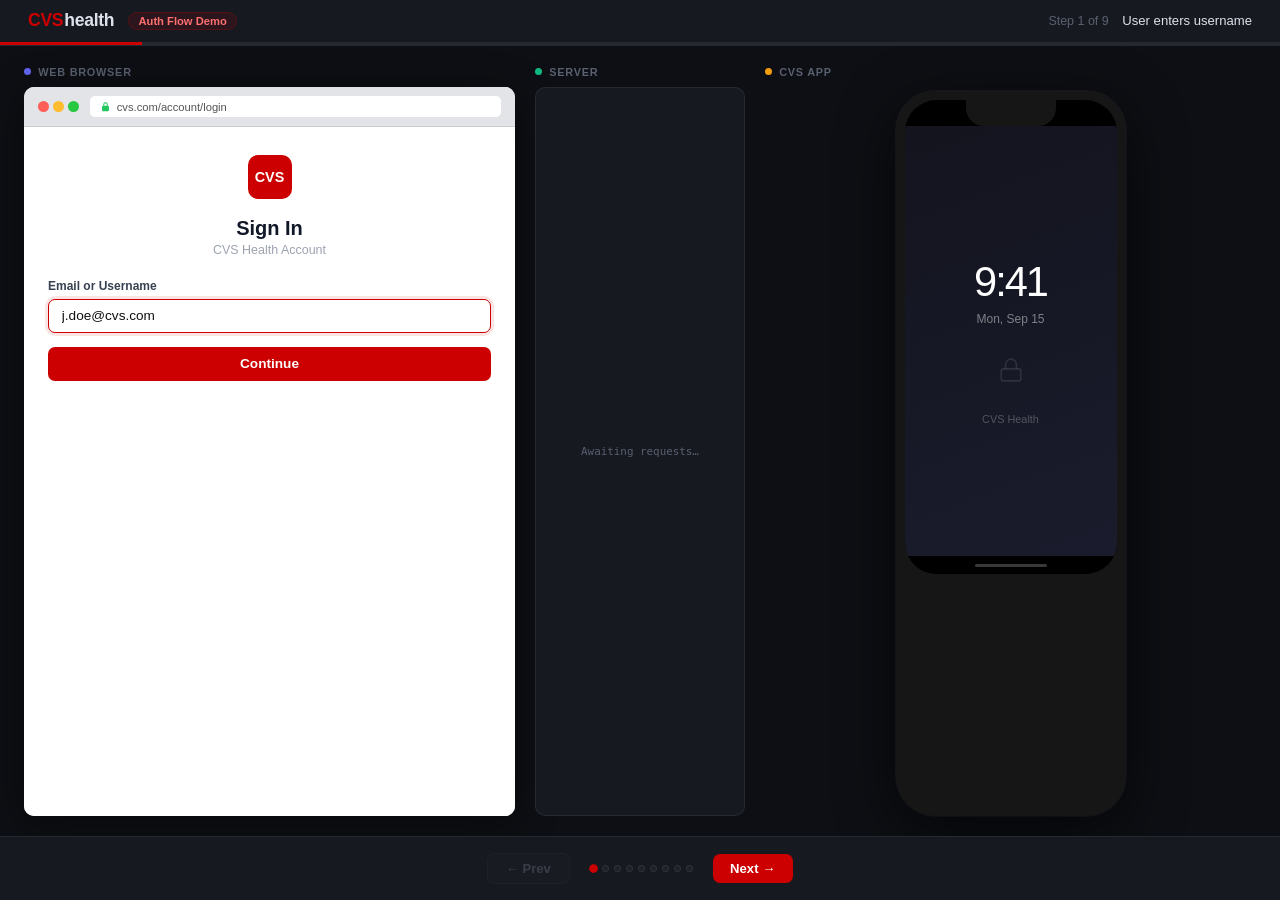
==== index.html @ c51fc051 "CVS native app web auth flow demo" ====
<!DOCTYPE html>
<html lang="en">
<head>
  <meta charset="UTF-8" />
  <meta name="viewport" content="width=device-width, initial-scale=1.0" />
  <title>CVS Health — Native App Web Auth Demo</title>
  <link rel="stylesheet" href="style.css" />
</head>
<body>

  <header>
    <div class="header-inner">
      <div class="brand">
        <div class="cvs-logo"><span class="cvs-r">CVS</span><span class="cvs-h">health</span></div>
        <span class="demo-badge">Auth Flow Demo</span>
      </div>
      <div class="step-meta">
        <span class="step-counter" id="stepCounter">Step 1 of 9</span>
        <span class="step-title" id="stepTitle">User enters username</span>
      </div>
    </div>
    <div class="progress-track"><div class="progress-fill" id="progressFill"></div></div>
  </header>

  <main>
    <div class="stage">

      <div class="col">
        <div class="col-label"><span class="dot web"></span>Web Browser</div>
        <div class="browser">
          <div class="browser-chrome">
            <div class="traffic"><span class="tl r"></span><span class="tl y"></span><span class="tl g"></span></div>
            <div class="url-bar">
              <svg class="lock" viewBox="0 0 16 16"><rect x="3" y="7" width="10" height="8" rx="1.5" fill="#22c55e"/><path d="M5.5 7V5a2.5 2.5 0 015 0v2" stroke="#22c55e" stroke-width="1.5" fill="none"/></svg>
              cvs.com/account/login
            </div>
          </div>
          <div class="browser-viewport" id="webScreen"></div>
        </div>
      </div>

      <div class="col server-col">
        <div class="col-label"><span class="dot srv"></span>Server</div>
        <div class="server-log" id="serverLog">
          <p class="srv-idle">Awaiting requests…</p>
        </div>
      </div>

      <div class="col">
        <div class="col-label"><span class="dot app"></span>CVS App</div>
        <div class="phone-wrap">
          <div class="phone">
            <div class="phone-inner">
              <div class="notch"></div>
              <div class="phone-screen" id="appScreen"></div>
              <div class="home-bar"></div>
            </div>
          </div>
        </div>
      </div>

    </div>
  </main>

  <footer>
    <div class="controls">
      <button class="ctrl secondary" id="btnPrev" onclick="prevStep()">&#8592; Prev</button>
      <div class="dots" id="dots"></div>
      <button class="ctrl primary" id="btnNext" onclick="nextStep()">Next &#8594;</button>
    </div>
  </footer>

  <script src="app.js"></script>
</body>
</html>
---- style.css ----
*, *::before, *::after { box-sizing: border-box; margin: 0; padding: 0; }

:root {
  --red: #CC0000;
  --red-dk: #990000;
  --bg: #0d0f14;
  --sur: #161920;
  --sur2: #1e2129;
  --border: rgba(255,255,255,0.07);
  --muted: #5a6070;
  --txt: #dde1ea;
  --web-c: #6366f1;
  --srv-c: #10b981;
  --app-c: #f59e0b;
  --r: 10px;
}

html, body { height: 100%; font-family: -apple-system, BlinkMacSystemFont, 'Segoe UI', sans-serif; background: var(--bg); color: var(--txt); overflow: hidden; }

/* ── HEADER ── */
header { background: var(--sur); border-bottom: 1px solid var(--border); flex-shrink: 0; }
.header-inner { max-width: 1280px; margin: 0 auto; padding: .65rem 1.75rem; display: flex; align-items: center; justify-content: space-between; }
.brand { display: flex; align-items: center; gap: .85rem; }
.cvs-logo { font-size: 1.1rem; font-weight: 900; letter-spacing: -.3px; }
.cvs-r { color: var(--red); }
.cvs-h { color: var(--txt); margin-left: 1px; }
.demo-badge { background: rgba(204,0,0,.12); color: #ff7070; border: 1px solid rgba(204,0,0,.25); padding: .15rem .6rem; border-radius: 20px; font-size: .7rem; font-weight: 600; }
.step-meta { display: flex; align-items: center; gap: .85rem; }
.step-counter { color: var(--muted); font-size: .78rem; }
.step-title { color: var(--txt); font-size: .82rem; font-weight: 500; }
.progress-track { height: 3px; background: var(--border); }
.progress-fill { height: 100%; background: var(--red); transition: width .4s ease; width: 11.11%; }

/* ── LAYOUT ── */
body { display: flex; flex-direction: column; }
main { flex: 1; overflow: hidden; padding: 1.25rem 1.5rem; }
.stage { height: 100%; max-width: 1280px; margin: 0 auto; display: grid; grid-template-columns: 1fr 210px 1fr; gap: 1.25rem; }
.col { display: flex; flex-direction: column; gap: .6rem; min-height: 0; }
.col-label { display: flex; align-items: center; gap: .45rem; font-size: .68rem; font-weight: 700; text-transform: uppercase; letter-spacing: .07em; color: var(--muted); }
.dot { width: 7px; height: 7px; border-radius: 50%; }
.dot.web { background: var(--web-c); }
.dot.srv { background: var(--srv-c); }
.dot.app { background: var(--app-c); }

/* ── BROWSER ── */
.browser { flex: 1; background: #f4f5f7; border-radius: var(--r); overflow: hidden; box-shadow: 0 8px 40px rgba(0,0,0,.45); display: flex; flex-direction: column; }
.browser-chrome { background: #e2e4e8; padding: .55rem .9rem; display: flex; align-items: center; gap: .65rem; border-bottom: 1px solid #ccc; flex-shrink: 0; }
.traffic { display: flex; gap: 4px; }
.tl { width: 11px; height: 11px; border-radius: 50%; }
.tl.r { background: #ff5f57; }
.tl.y { background: #febc2e; }
.tl.g { background: #28c840; }
.url-bar { flex: 1; background: #fff; border-radius: 5px; padding: .28rem .65rem; font-size: .7rem; color: #555; display: flex; align-items: center; gap: .35rem; }
.lock { width: 11px; height: 11px; flex-shrink: 0; }
.browser-viewport { flex: 1; background: #fff; overflow: hidden; }

/* ── SERVER ── */
.server-col { min-height: 0; }
.server-log { flex: 1; background: var(--sur); border: 1px solid var(--border); border-radius: var(--r); padding: .85rem; font-family: 'Consolas', 'Menlo', monospace; font-size: .68rem; overflow-y: auto; display: flex; flex-direction: column; gap: .45rem; min-height: 0; }
.srv-idle { color: var(--muted); text-align: center; margin: auto; }
.log-e { padding: .35rem .55rem; border-radius: 5px; line-height: 1.55; word-break: break-all; white-space: pre-wrap; animation: logIn .25s ease-out; }
.log-e.req { background: rgba(99,102,241,.1); border-left: 2px solid var(--web-c); color: #a5b4fc; }
.log-e.res { background: rgba(16,185,129,.1); border-left: 2px solid var(--srv-c); color: #6ee7b7; }
.log-e.evt { background: rgba(245,158,11,.1); border-left: 2px solid var(--app-c); color: #fcd34d; }
@keyframes logIn { from { opacity:0; transform:translateX(-6px); } to { opacity:1; transform:none; } }

/* ── PHONE ── */
.phone-wrap { flex: 1; display: flex; justify-content: center; padding-top: .25rem; }
.phone { width: 230px; background: #161616; border-radius: 40px; padding: 9px; box-shadow: 0 16px 56px rgba(0,0,0,.65), 0 0 0 1px rgba(255,255,255,.06); }
.phone-inner { background: #000; border-radius: 32px; overflow: hidden; display: flex; flex-direction: column; }
.notch { width: 90px; height: 26px; background: #161616; border-radius: 0 0 18px 18px; margin: 0 auto; position: relative; z-index: 2; }
.phone-screen { flex: 1; background: #fff; overflow: hidden; min-height: 430px; }
.home-bar { height: 18px; background: #000; display: flex; align-items: center; justify-content: center; }
.home-bar::after { content: ''; width: 72px; height: 3px; background: rgba(255,255,255,.22); border-radius: 2px; }

/* ── FOOTER ── */
footer { flex-shrink: 0; height: 64px; display: flex; align-items: center; justify-content: center; border-top: 1px solid var(--border); background: var(--sur); }
.controls { display: flex; align-items: center; gap: 1.25rem; }
.ctrl { padding: .45rem 1.1rem; border-radius: 7px; border: none; font-size: .82rem; font-weight: 600; cursor: pointer; transition: background .15s, opacity .15s; }
.ctrl.primary { background: var(--red); color: #fff; }
.ctrl.primary:hover { background: var(--red-dk); }
.ctrl.secondary { background: var(--sur2); color: #8a8fa0; border: 1px solid var(--border); }
.ctrl.secondary:hover { color: var(--txt); }
.ctrl:disabled { opacity: .3; cursor: not-allowed; }
.dots { display: flex; gap: 5px; }
.dot-step { width: 7px; height: 7px; border-radius: 50%; background: var(--sur2); border: 1px solid var(--border); transition: all .2s; }
.dot-step.active { background: var(--red); border-color: var(--red); transform: scale(1.25); }
.dot-step.done { background: rgba(204,0,0,.3); border-color: rgba(204,0,0,.4); }

/* ══════════════════════════════
   WEB SCREENS
══════════════════════════════ */
.ws { padding: 1.75rem 1.5rem; display: flex; flex-direction: column; align-items: center; min-height: 430px; }
.ws-mark { width: 44px; height: 44px; background: var(--red); border-radius: 10px; display: flex; align-items: center; justify-content: center; color: #fff; font-weight: 900; font-size: .9rem; margin-bottom: 1.1rem; }
.ws h2 { font-size: 1.25rem; font-weight: 700; color: #111827; }
.ws .sub { font-size: .78rem; color: #9ca3af; margin-top: .2rem; margin-bottom: 1.4rem; text-align: center; }
.ws-field { width: 100%; margin-bottom: .85rem; }
.ws-field label { display: block; font-size: .75rem; font-weight: 600; color: #374151; margin-bottom: .35rem; }
.ws-input { width: 100%; padding: .55rem .8rem; border: 1.5px solid #d1d5db; border-radius: 7px; font-size: .85rem; color: #111; background: #fff; outline: none; }
.ws-input.focused { border-color: var(--red); box-shadow: 0 0 0 3px rgba(204,0,0,.1); }
.ws-btn { width: 100%; padding: .6rem; border-radius: 7px; border: none; font-size: .85rem; font-weight: 600; cursor: pointer; }
.ws-btn.primary { background: var(--red); color: #fff; }
.ws-btn.ghost { background: transparent; border: 1.5px solid var(--red); color: var(--red); margin-top: .6rem; }
.ws-divider { display: flex; align-items: center; gap: .6rem; width: 100%; margin: .85rem 0; color: #d1d5db; font-size: .75rem; }
.ws-divider::before, .ws-divider::after { content: ''; flex: 1; height: 1px; background: #e5e7eb; }

/* Login options */
.opt-card { width: 100%; border: 1.5px solid #e5e7eb; border-radius: 9px; padding: .75rem .9rem; display: flex; align-items: center; gap: .7rem; margin-bottom: .6rem; cursor: pointer; }
.opt-card.selected { border-color: var(--red); background: #fff8f8; }
.opt-icon { width: 34px; height: 34px; border-radius: 7px; display: flex; align-items: center; justify-content: center; font-size: 1rem; flex-shrink: 0; }
.opt-icon.gray { background: #f3f4f6; }
.opt-icon.red { background: var(--red); color: #fff; font-weight: 900; font-size: .75rem; }
.opt-label { font-size: .8rem; font-weight: 600; color: #111827; }
.opt-sub { font-size: .7rem; color: #9ca3af; margin-top: .05rem; }
.opt-new { background: var(--red); color: #fff; font-size: .6rem; padding: 1px 5px; border-radius: 3px; margin-left: 5px; vertical-align: middle; }
.opt-arrow { margin-left: auto; color: #9ca3af; font-size: .9rem; }

/* QR */
.ws-qr-wrap { display: flex; flex-direction: column; align-items: center; gap: .65rem; width: 100%; }
.qr-canvas { border: 1px solid #e5e7eb; border-radius: 7px; padding: 7px; background: #fff; }
.qr-tag { display: flex; align-items: center; gap: .4rem; font-size: .7rem; color: #9ca3af; }
.pulse { width: 7px; height: 7px; border-radius: 50%; background: var(--red); animation: pulse 1.5s ease-in-out infinite; }
@keyframes pulse { 0%,100%{opacity:1;transform:scale(1)} 50%{opacity:.35;transform:scale(.75)} }
.qr-waiting-pill { display: flex; align-items: center; gap: .45rem; padding: .4rem .9rem; background: #f9fafb; border: 1px solid #e5e7eb; border-radius: 20px; font-size: .72rem; color: #9ca3af; }
.dot3 span { display: inline-block; width: 4px; height: 4px; background: #aaa; border-radius: 50%; margin: 0 1.5px; animation: bounce3 1.2s ease-in-out infinite; }
.dot3 span:nth-child(2) { animation-delay: .18s; }
.dot3 span:nth-child(3) { animation-delay: .36s; }
@keyframes bounce3 { 0%,100%{transform:translateY(0);opacity:.4} 50%{transform:translateY(-4px);opacity:1} }
.qr-url { font-size: .65rem; color: #c0c4cc; font-family: monospace; margin-top: .25rem; text-align: center; }

/* Spinner */
.spin { width: 34px; height: 34px; border: 3px solid #f0f0f0; border-top-color: var(--red); border-radius: 50%; animation: spin .8s linear infinite; }
@keyframes spin { to { transform: rotate(360deg); } }

/* Token receiving */
.token-box { background: #f0fdf4; border: 1px solid #bbf7d0; border-radius: 7px; padding: .55rem .85rem; width: 100%; font-family: monospace; font-size: .68rem; color: #166534; word-break: break-all; margin-top: 1rem; }

/* Authenticated */
.check-circle { width: 52px; height: 52px; background: #ecfdf5; border-radius: 50%; display: flex; align-items: center; justify-content: center; margin-bottom: 1.1rem; animation: popIn .4s cubic-bezier(.175,.885,.32,1.275); }
.check-circle svg { width: 26px; height: 26px; color: #10b981; }
@keyframes popIn { from{transform:scale(0)} to{transform:scale(1)} }
.user-card { width: 100%; background: #f9fafb; border: 1px solid #e5e7eb; border-radius: 9px; padding: .75rem .9rem; display: flex; align-items: center; gap: .65rem; margin-top: .85rem; }
.avatar { width: 34px; height: 34px; background: var(--red); border-radius: 50%; display: flex; align-items: center; justify-content: center; color: #fff; font-weight: 700; font-size: .78rem; flex-shrink: 0; }
.u-name { font-size: .82rem; font-weight: 600; color: #111827; }
.u-sub { font-size: .68rem; color: #9ca3af; }
.auth-method { background: #f0fdf4; border: 1px solid #bbf7d0; border-radius: 7px; padding: .5rem .9rem; width: 100%; font-size: .7rem; color: #166534; text-align: center; margin-top: .65rem; }

/* ══════════════════════════════
   APP SCREENS
══════════════════════════════ */
.as { display: flex; flex-direction: column; min-height: 430px; }

/* Idle */
.as-idle { flex: 1; background: linear-gradient(160deg, #13141e 0%, #1a1c2d 100%); display: flex; flex-direction: column; align-items: center; justify-content: center; color: #fff; gap: .4rem; text-align: center; padding: 1.5rem; }
.as-time { font-size: 2.6rem; font-weight: 200; letter-spacing: -2px; }
.as-date { font-size: .75rem; opacity: .45; margin-bottom: 1.5rem; }
.as-lock svg { width: 26px; height: 26px; opacity: .3; }
.as-app-name { font-size: .68rem; opacity: .25; margin-top: 1.25rem; }

/* Deep link */
.as-deeplink { flex: 1; background: linear-gradient(160deg, #13141e 0%, #1a1c2d 100%); display: flex; flex-direction: column; align-items: center; justify-content: center; color: #fff; gap: .85rem; text-align: center; padding: 1.5rem; }
.app-icon { width: 60px; height: 60px; background: var(--red); border-radius: 14px; display: flex; align-items: center; justify-content: center; font-weight: 900; font-size: 1.05rem; color: #fff; animation: slideDown .45s ease-out; }
@keyframes slideDown { from{transform:translateY(-24px);opacity:0} to{transform:none;opacity:1} }
.as-deeplink h3 { font-size: .9rem; font-weight: 600; }
.as-deeplink p { font-size: .72rem; opacity: .5; }
.dl-token { font-family: monospace; font-size: .62rem; opacity: .35; margin-top: .15rem; }

/* Confirm */
.as-confirm { flex: 1; background: #f3f4f6; display: flex; flex-direction: column; }
.app-topbar { background: var(--red); padding: .65rem .9rem; display: flex; align-items: center; gap: .45rem; flex-shrink: 0; }
.app-topbar-logo { color: #fff; font-weight: 900; font-size: .88rem; }
.app-topbar-sub { color: rgba(255,255,255,.7); font-size: .78rem; }
.confirm-body { flex: 1; padding: 1.1rem .9rem .5rem; display: flex; flex-direction: column; align-items: center; text-align: center; gap: .6rem; }
.web-icon { width: 44px; height: 44px; background: #e0e7ff; border-radius: 10px; display: flex; align-items: center; justify-content: center; font-size: 1.3rem; }
.confirm-body h3 { font-size: .88rem; font-weight: 700; color: #111827; }
.confirm-body p { font-size: .72rem; color: #6b7280; line-height: 1.5; }
.site-badge { background: #fff; border: 1px solid #e5e7eb; border-radius: 7px; padding: .45rem .8rem; width: 100%; display: flex; align-items: center; gap: .4rem; font-size: .75rem; }
.site-badge .lock-green { color: #22c55e; font-size: .85rem; }
.site-url { font-weight: 600; color: #111827; }
.site-ok { margin-left: auto; font-size: .65rem; color: #22c55e; }
.conf-note { font-size: .65rem; color: #9ca3af; }
.app-actions { padding: .75rem .9rem .85rem; display: flex; flex-direction: column; gap: .45rem; }
.app-btn { width: 100%; padding: .58rem; border-radius: 7px; border: none; font-size: .8rem; font-weight: 600; cursor: pointer; }
.app-btn.primary { background: var(--red); color: #fff; }
.app-btn.ghost { background: #fff; border: 1.5px solid #d1d5db; color: #6b7280; }

/* Passkey */
.as-passkey { flex: 1; background: #13141e; display: flex; flex-direction: column; align-items: center; justify-content: center; color: #fff; gap: 1.1rem; text-align: center; padding: 1.5rem; }
.faceid { width: 76px; height: 76px; border-radius: 50%; border: 2px solid rgba(255,255,255,.1); display: flex; align-items: center; justify-content: center; position: relative; }
.faceid::before { content:''; position:absolute; inset:-5px; border-radius:50%; border:2.5px solid transparent; border-top-color:var(--red); animation:spin 1.1s linear infinite; }
.faceid svg { width: 36px; height: 36px; opacity: .8; }
.as-passkey h3 { font-size: .92rem; font-weight: 600; }
.as-passkey .pk-sub { font-size: .72rem; opacity: .45; }
.hypr-tag { font-size: .62rem; opacity: .25; font-family: monospace; margin-top: .35rem; }

/* App success */
.as-success { flex: 1; background: linear-gradient(160deg, #052e16 0%, #064e3b 100%); display: flex; flex-direction: column; align-items: center; justify-content: center; color: #fff; gap: .85rem; text-align: center; padding: 1.5rem; }
.success-ring { width: 60px; height: 60px; background: rgba(255,255,255,.12); border-radius: 50%; display: flex; align-items: center; justify-content: center; animation: popIn .4s cubic-bezier(.175,.885,.32,1.275); }
.success-ring svg { width: 30px; height: 30px; }
.as-success h3 { font-size: .92rem; font-weight: 700; }
.as-success p { font-size: .72rem; opacity: .6; }
.token-returned { background: rgba(255,255,255,.08); border-radius: 7px; padding: .45rem .85rem; font-size: .65rem; font-family: monospace; margin-top: .35rem; opacity: .7; }
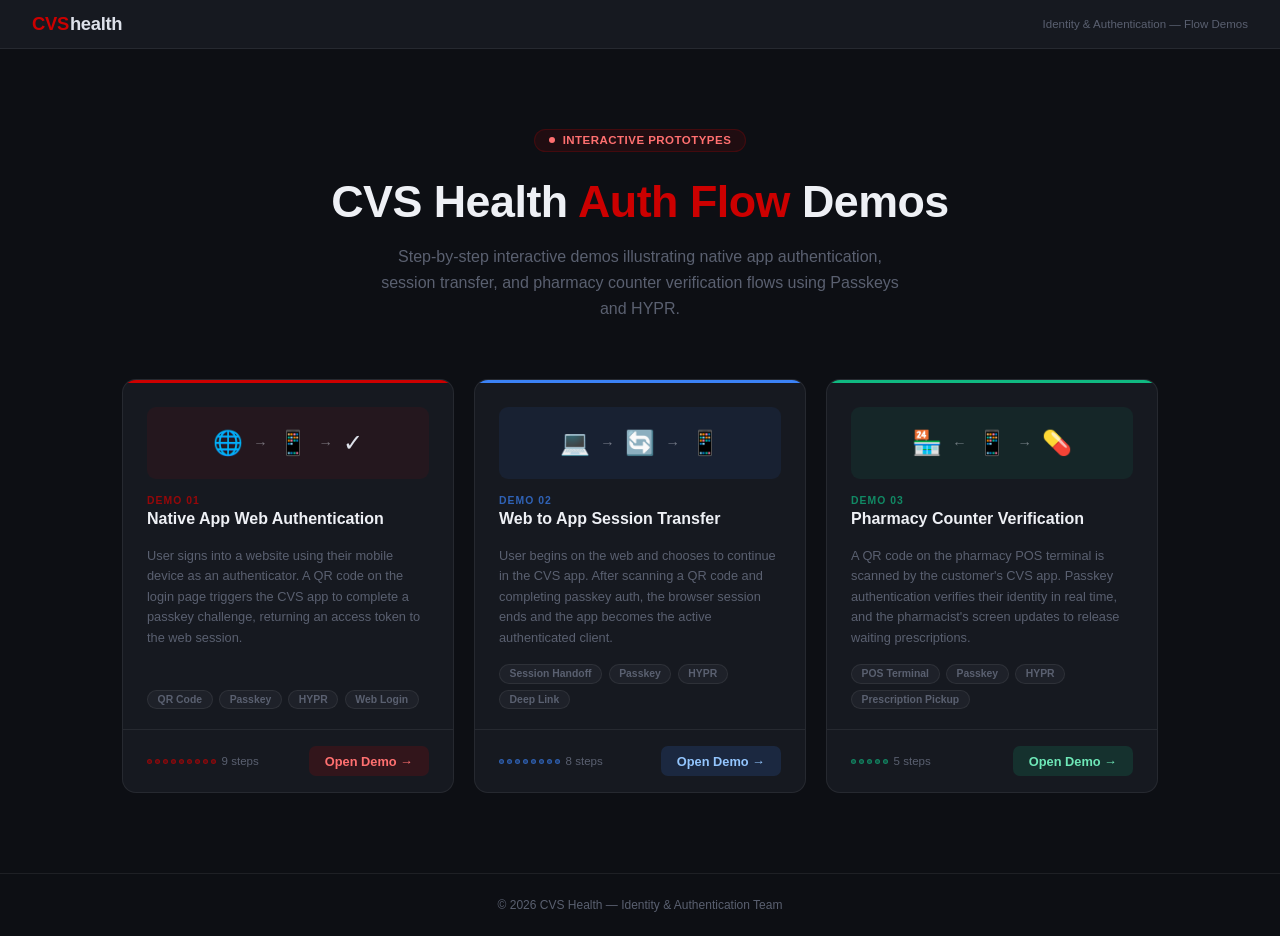
==== commit 54590bc8: "Add landing page linking all three demos" ====
--- a/index.html
+++ b/index.html
@@ -3,73 +3,404 @@
 <head>
   <meta charset="UTF-8" />
   <meta name="viewport" content="width=device-width, initial-scale=1.0" />
-  <title>CVS Health — Native App Web Auth Demo</title>
-  <link rel="stylesheet" href="style.css" />
+  <title>CVS Health — Auth Flow Demos</title>
+  <style>
+    *, *::before, *::after { box-sizing: border-box; margin: 0; padding: 0; }
+
+    :root {
+      --red: #CC0000;
+      --red-dk: #990000;
+      --bg: #0d0f14;
+      --sur: #161920;
+      --sur2: #1e2129;
+      --border: rgba(255,255,255,0.07);
+      --txt: #dde1ea;
+      --muted: #5a6070;
+      --c1: #CC0000;
+      --c2: #3b82f6;
+      --c3: #10b981;
+    }
+
+    html, body {
+      min-height: 100%;
+      font-family: -apple-system, BlinkMacSystemFont, 'Segoe UI', sans-serif;
+      background: var(--bg);
+      color: var(--txt);
+    }
+
+    /* ── HEADER ── */
+    header {
+      background: var(--sur);
+      border-bottom: 1px solid var(--border);
+      padding: .8rem 2rem;
+      display: flex;
+      align-items: center;
+      justify-content: space-between;
+    }
+
+    .cvs-logo { font-size: 1.15rem; font-weight: 900; letter-spacing: -.3px; }
+    .cvs-r { color: var(--red); }
+    .cvs-h { color: var(--txt); margin-left: 1px; }
+    .header-tag { font-size: .72rem; color: var(--muted); }
+
+    /* ── HERO ── */
+    .hero {
+      max-width: 760px;
+      margin: 5rem auto 3.5rem;
+      padding: 0 2rem;
+      text-align: center;
+    }
+
+    .hero-eyebrow {
+      display: inline-flex;
+      align-items: center;
+      gap: .5rem;
+      background: rgba(204,0,0,.1);
+      border: 1px solid rgba(204,0,0,.2);
+      color: #ff7070;
+      font-size: .72rem;
+      font-weight: 600;
+      padding: .3rem .85rem;
+      border-radius: 20px;
+      margin-bottom: 1.5rem;
+      letter-spacing: .04em;
+      text-transform: uppercase;
+    }
+
+    .hero-eyebrow::before {
+      content: '';
+      width: 6px;
+      height: 6px;
+      border-radius: 50%;
+      background: #ff7070;
+      animation: pulse 1.8s ease-in-out infinite;
+    }
+
+    @keyframes pulse {
+      0%,100% { opacity:1; transform:scale(1); }
+      50%      { opacity:.3; transform:scale(.7); }
+    }
+
+    .hero h1 {
+      font-size: clamp(2rem, 5vw, 2.8rem);
+      font-weight: 800;
+      line-height: 1.15;
+      letter-spacing: -.5px;
+      color: #eef0f5;
+      margin-bottom: 1rem;
+    }
+
+    .hero h1 span { color: var(--red); }
+
+    .hero p {
+      font-size: 1rem;
+      color: var(--muted);
+      line-height: 1.65;
+      max-width: 520px;
+      margin: 0 auto;
+    }
+
+    /* ── GRID ── */
+    .grid {
+      max-width: 1100px;
+      margin: 0 auto 5rem;
+      padding: 0 2rem;
+      display: grid;
+      grid-template-columns: repeat(3, 1fr);
+      gap: 1.25rem;
+    }
+
+    /* ── CARD ── */
+    .card {
+      background: var(--sur);
+      border: 1px solid var(--border);
+      border-radius: 14px;
+      overflow: hidden;
+      display: flex;
+      flex-direction: column;
+      transition: transform .2s, box-shadow .2s, border-color .2s;
+    }
+
+    .card:hover {
+      transform: translateY(-4px);
+      box-shadow: 0 16px 48px rgba(0,0,0,.4);
+    }
+
+    .card-1:hover { border-color: rgba(204,0,0,.35); }
+    .card-2:hover { border-color: rgba(59,130,246,.35); }
+    .card-3:hover { border-color: rgba(16,185,129,.35); }
+
+    .card-accent {
+      height: 3px;
+      flex-shrink: 0;
+    }
+    .card-1 .card-accent { background: var(--c1); }
+    .card-2 .card-accent { background: var(--c2); }
+    .card-3 .card-accent { background: var(--c3); }
+
+    .card-body {
+      padding: 1.5rem 1.5rem 1.25rem;
+      flex: 1;
+      display: flex;
+      flex-direction: column;
+      gap: 1rem;
+    }
+
+    /* visual preview strip */
+    .card-visual {
+      height: 72px;
+      border-radius: 9px;
+      display: flex;
+      align-items: center;
+      justify-content: center;
+      gap: .65rem;
+      font-size: 1.5rem;
+      flex-shrink: 0;
+    }
+    .card-1 .card-visual { background: rgba(204,0,0,.08); }
+    .card-2 .card-visual { background: rgba(59,130,246,.08); }
+    .card-3 .card-visual { background: rgba(16,185,129,.08); }
+
+    .flow-arrow {
+      font-size: .9rem;
+      opacity: .45;
+    }
+
+    /* number + title */
+    .card-num {
+      font-size: .65rem;
+      font-weight: 700;
+      text-transform: uppercase;
+      letter-spacing: .1em;
+    }
+    .card-1 .card-num { color: rgba(204,0,0,.7); }
+    .card-2 .card-num { color: rgba(59,130,246,.7); }
+    .card-3 .card-num { color: rgba(16,185,129,.7); }
+
+    .card-title {
+      font-size: 1rem;
+      font-weight: 700;
+      color: #eef0f5;
+      margin-top: .2rem;
+      line-height: 1.3;
+    }
+
+    .card-desc {
+      font-size: .8rem;
+      color: var(--muted);
+      line-height: 1.6;
+    }
+
+    /* tags */
+    .card-tags {
+      display: flex;
+      flex-wrap: wrap;
+      gap: .4rem;
+      margin-top: auto;
+    }
+
+    .tag {
+      font-size: .65rem;
+      font-weight: 600;
+      padding: .2rem .6rem;
+      border-radius: 20px;
+      background: var(--sur2);
+      color: var(--muted);
+      border: 1px solid var(--border);
+    }
+
+    /* footer */
+    .card-footer {
+      padding: 1rem 1.5rem;
+      border-top: 1px solid var(--border);
+      display: flex;
+      align-items: center;
+      justify-content: space-between;
+    }
+
+    .card-steps {
+      font-size: .72rem;
+      color: var(--muted);
+      display: flex;
+      align-items: center;
+      gap: .35rem;
+    }
+
+    .steps-dots {
+      display: flex;
+      gap: 3px;
+    }
+
+    .steps-dots span {
+      width: 5px;
+      height: 5px;
+      border-radius: 50%;
+      background: var(--sur2);
+      border: 1px solid var(--border);
+    }
+
+    .card-1 .steps-dots span { background: rgba(204,0,0,.35); border-color: rgba(204,0,0,.5); }
+    .card-2 .steps-dots span { background: rgba(59,130,246,.35); border-color: rgba(59,130,246,.5); }
+    .card-3 .steps-dots span { background: rgba(16,185,129,.35); border-color: rgba(16,185,129,.5); }
+
+    .card-link {
+      display: inline-flex;
+      align-items: center;
+      gap: .4rem;
+      font-size: .8rem;
+      font-weight: 600;
+      text-decoration: none;
+      padding: .45rem 1rem;
+      border-radius: 7px;
+      transition: background .15s;
+    }
+
+    .card-1 .card-link { background: rgba(204,0,0,.15); color: #ff7070; }
+    .card-1 .card-link:hover { background: rgba(204,0,0,.25); }
+    .card-2 .card-link { background: rgba(59,130,246,.15); color: #93c5fd; }
+    .card-2 .card-link:hover { background: rgba(59,130,246,.25); }
+    .card-3 .card-link { background: rgba(16,185,129,.15); color: #6ee7b7; }
+    .card-3 .card-link:hover { background: rgba(16,185,129,.25); }
+
+    /* ── FOOTER ── */
+    footer {
+      border-top: 1px solid var(--border);
+      padding: 1.5rem 2rem;
+      text-align: center;
+      font-size: .75rem;
+      color: var(--muted);
+    }
+
+    @media (max-width: 860px) {
+      .grid { grid-template-columns: 1fr; max-width: 480px; }
+      .hero { margin-top: 3rem; }
+    }
+  </style>
 </head>
 <body>
 
   <header>
-    <div class="header-inner">
-      <div class="brand">
-        <div class="cvs-logo"><span class="cvs-r">CVS</span><span class="cvs-h">health</span></div>
-        <span class="demo-badge">Auth Flow Demo</span>
-      </div>
-      <div class="step-meta">
-        <span class="step-counter" id="stepCounter">Step 1 of 9</span>
-        <span class="step-title" id="stepTitle">User enters username</span>
+    <div class="cvs-logo"><span class="cvs-r">CVS</span><span class="cvs-h">health</span></div>
+    <span class="header-tag">Identity &amp; Authentication &mdash; Flow Demos</span>
+  </header>
+
+  <section class="hero">
+    <div class="hero-eyebrow">Interactive Prototypes</div>
+    <h1>CVS Health <span>Auth Flow</span> Demos</h1>
+    <p>Step-by-step interactive demos illustrating native app authentication, session transfer, and pharmacy counter verification flows using Passkeys and HYPR.</p>
+  </section>
+
+  <div class="grid">
+
+    <!-- Demo 1 -->
+    <div class="card card-1">
+      <div class="card-accent"></div>
+      <div class="card-body">
+        <div class="card-visual">
+          <span>&#127760;</span>
+          <span class="flow-arrow">&#8594;</span>
+          <span>&#128241;</span>
+          <span class="flow-arrow">&#8594;</span>
+          <span>&#10003;</span>
+        </div>
+        <div>
+          <div class="card-num">Demo 01</div>
+          <div class="card-title">Native App Web Authentication</div>
+        </div>
+        <p class="card-desc">User signs into a website using their mobile device as an authenticator. A QR code on the login page triggers the CVS app to complete a passkey challenge, returning an access token to the web session.</p>
+        <div class="card-tags">
+          <span class="tag">QR Code</span>
+          <span class="tag">Passkey</span>
+          <span class="tag">HYPR</span>
+          <span class="tag">Web Login</span>
+        </div>
+      </div>
+      <div class="card-footer">
+        <div class="card-steps">
+          <div class="steps-dots">
+            <span></span><span></span><span></span><span></span><span></span>
+            <span></span><span></span><span></span><span></span>
+          </div>
+          9 steps
+        </div>
+        <a href="web-auth.html" class="card-link">Open Demo &#8594;</a>
       </div>
     </div>
-    <div class="progress-track"><div class="progress-fill" id="progressFill"></div></div>
-  </header>
-
-  <main>
-    <div class="stage">
-
-      <div class="col">
-        <div class="col-label"><span class="dot web"></span>Web Browser</div>
-        <div class="browser">
-          <div class="browser-chrome">
-            <div class="traffic"><span class="tl r"></span><span class="tl y"></span><span class="tl g"></span></div>
-            <div class="url-bar">
-              <svg class="lock" viewBox="0 0 16 16"><rect x="3" y="7" width="10" height="8" rx="1.5" fill="#22c55e"/><path d="M5.5 7V5a2.5 2.5 0 015 0v2" stroke="#22c55e" stroke-width="1.5" fill="none"/></svg>
-              cvs.com/account/login
-            </div>
+
+    <!-- Demo 2 -->
+    <div class="card card-2">
+      <div class="card-accent"></div>
+      <div class="card-body">
+        <div class="card-visual">
+          <span>&#128187;</span>
+          <span class="flow-arrow">&#8594;</span>
+          <span>&#128260;</span>
+          <span class="flow-arrow">&#8594;</span>
+          <span>&#128241;</span>
+        </div>
+        <div>
+          <div class="card-num">Demo 02</div>
+          <div class="card-title">Web to App Session Transfer</div>
+        </div>
+        <p class="card-desc">User begins on the web and chooses to continue in the CVS app. After scanning a QR code and completing passkey auth, the browser session ends and the app becomes the active authenticated client.</p>
+        <div class="card-tags">
+          <span class="tag">Session Handoff</span>
+          <span class="tag">Passkey</span>
+          <span class="tag">HYPR</span>
+          <span class="tag">Deep Link</span>
+        </div>
+      </div>
+      <div class="card-footer">
+        <div class="card-steps">
+          <div class="steps-dots">
+            <span></span><span></span><span></span><span></span>
+            <span></span><span></span><span></span><span></span>
           </div>
-          <div class="browser-viewport" id="webScreen"></div>
-        </div>
-      </div>
-
-      <div class="col server-col">
-        <div class="col-label"><span class="dot srv"></span>Server</div>
-        <div class="server-log" id="serverLog">
-          <p class="srv-idle">Awaiting requests…</p>
-        </div>
-      </div>
-
-      <div class="col">
-        <div class="col-label"><span class="dot app"></span>CVS App</div>
-        <div class="phone-wrap">
-          <div class="phone">
-            <div class="phone-inner">
-              <div class="notch"></div>
-              <div class="phone-screen" id="appScreen"></div>
-              <div class="home-bar"></div>
-            </div>
+          8 steps
+        </div>
+        <a href="variation.html" class="card-link">Open Demo &#8594;</a>
+      </div>
+    </div>
+
+    <!-- Demo 3 -->
+    <div class="card card-3">
+      <div class="card-accent"></div>
+      <div class="card-body">
+        <div class="card-visual">
+          <span>&#127978;</span>
+          <span class="flow-arrow">&#8592;</span>
+          <span>&#128241;</span>
+          <span class="flow-arrow">&#8594;</span>
+          <span>&#128138;</span>
+        </div>
+        <div>
+          <div class="card-num">Demo 03</div>
+          <div class="card-title">Pharmacy Counter Verification</div>
+        </div>
+        <p class="card-desc">A QR code on the pharmacy POS terminal is scanned by the customer's CVS app. Passkey authentication verifies their identity in real time, and the pharmacist's screen updates to release waiting prescriptions.</p>
+        <div class="card-tags">
+          <span class="tag">POS Terminal</span>
+          <span class="tag">Passkey</span>
+          <span class="tag">HYPR</span>
+          <span class="tag">Prescription Pickup</span>
+        </div>
+      </div>
+      <div class="card-footer">
+        <div class="card-steps">
+          <div class="steps-dots">
+            <span></span><span></span><span></span><span></span><span></span>
           </div>
-        </div>
-      </div>
-
+          5 steps
+        </div>
+        <a href="pharmacy.html" class="card-link">Open Demo &#8594;</a>
+      </div>
     </div>
-  </main>
+
+  </div>
 
   <footer>
-    <div class="controls">
-      <button class="ctrl secondary" id="btnPrev" onclick="prevStep()">&#8592; Prev</button>
-      <div class="dots" id="dots"></div>
-      <button class="ctrl primary" id="btnNext" onclick="nextStep()">Next &#8594;</button>
-    </div>
+    &copy; 2026 CVS Health &mdash; Identity &amp; Authentication Team
   </footer>
 
-  <script src="app.js"></script>
 </body>
 </html>
